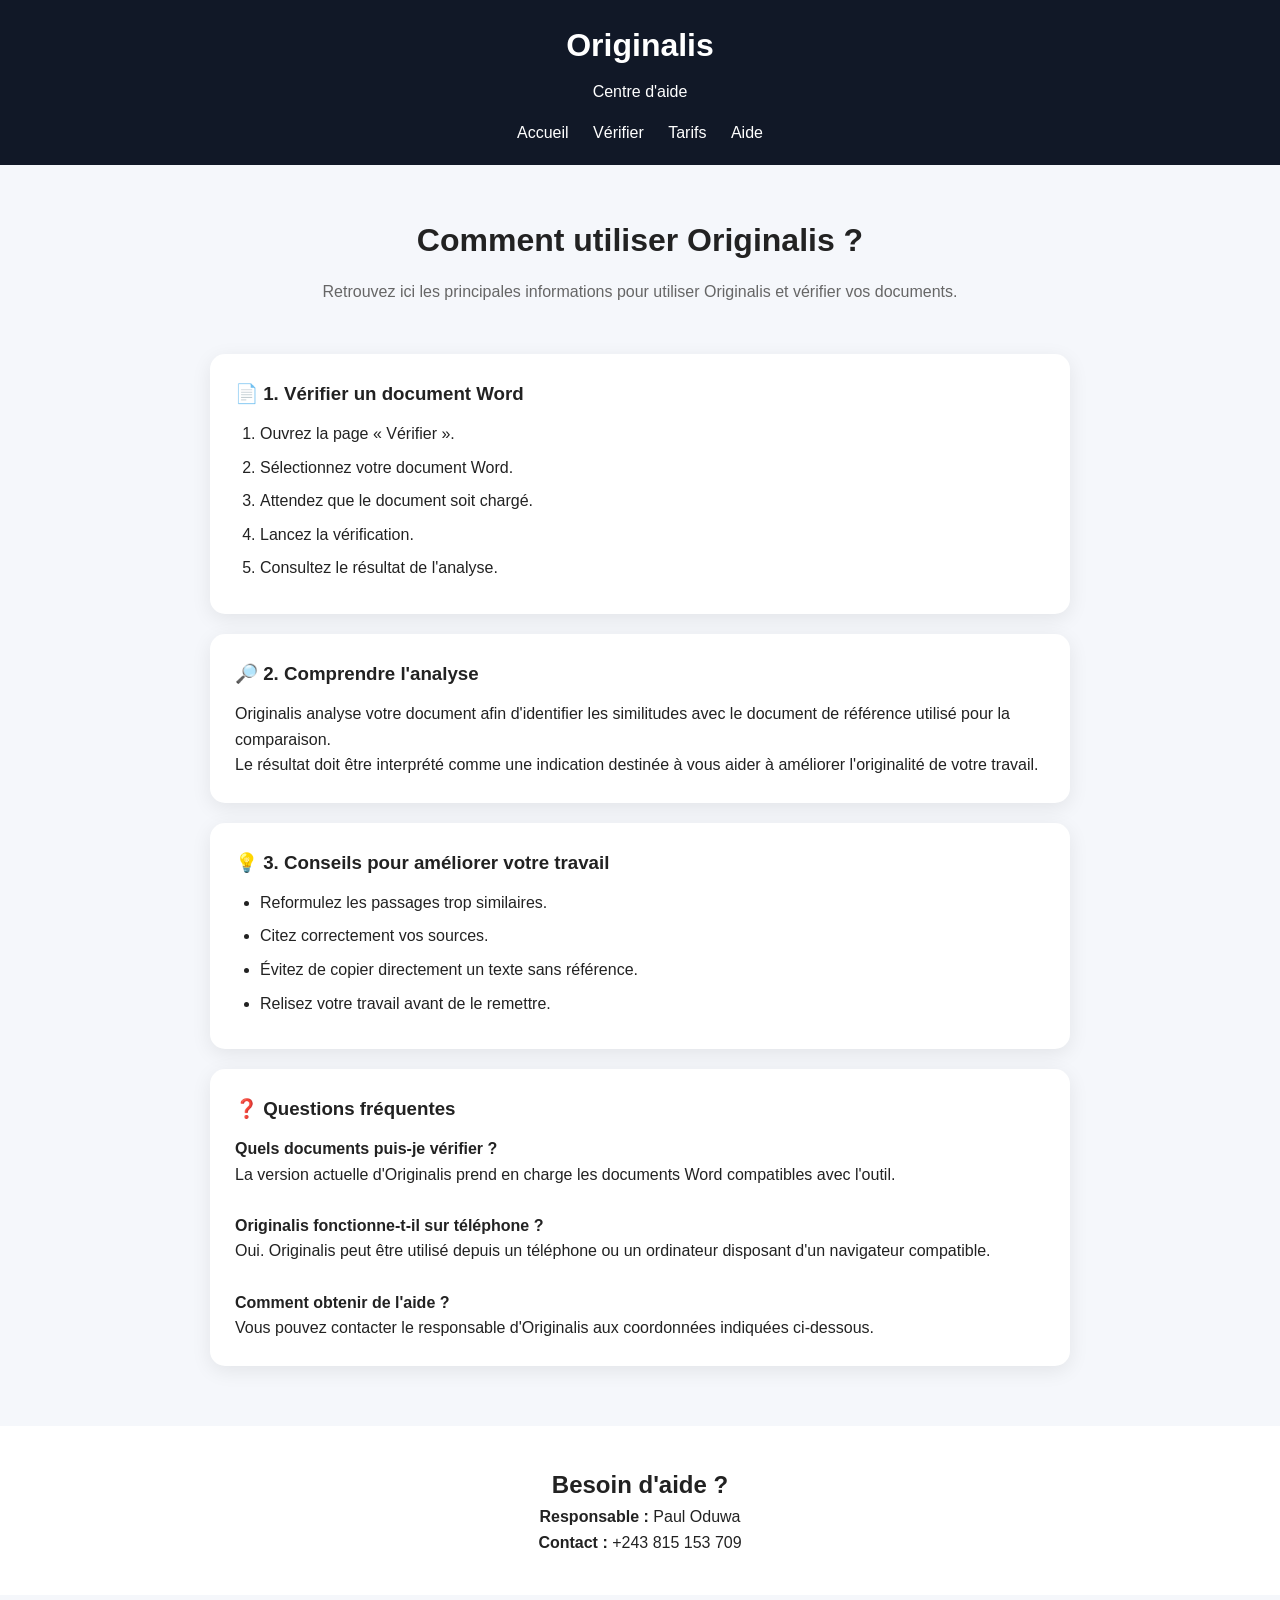
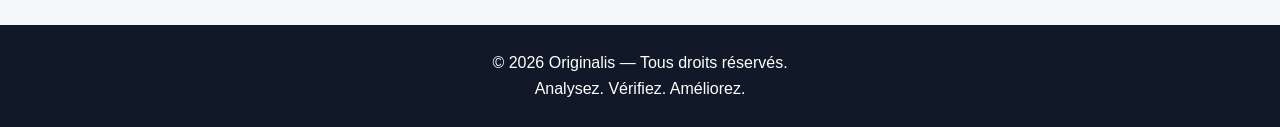
==== aide.html @ 53ea9f65 "Create aide.html" ====
<!DOCTYPE html>
<html lang="fr">
<head>
    <meta charset="UTF-8">
    <meta name="viewport" content="width=device-width, initial-scale=1.0">

    <title>Aide - Originalis</title>

    <style>
        * {
            box-sizing: border-box;
            margin: 0;
            padding: 0;
        }

        body {
            font-family: Arial, sans-serif;
            background: #f5f7fb;
            color: #222;
            line-height: 1.6;
        }

        header {
            background: #111827;
            color: white;
            padding: 20px;
            text-align: center;
        }

        header h1 {
            margin-bottom: 8px;
        }

        nav {
            margin-top: 15px;
        }

        nav a {
            color: white;
            text-decoration: none;
            margin: 0 10px;
        }

        .hero {
            text-align: center;
            padding: 50px 20px 30px;
        }

        .hero h2 {
            font-size: 32px;
            margin-bottom: 12px;
        }

        .hero p {
            color: #666;
            max-width: 700px;
            margin: auto;
        }

        .content {
            max-width: 900px;
            margin: auto;
            padding: 20px;
        }

        .card {
            background: white;
            padding: 25px;
            margin-bottom: 20px;
            border-radius: 15px;
            box-shadow: 0 5px 20px rgba(0,0,0,0.08);
        }

        .card h3 {
            margin-bottom: 12px;
        }

        .card ol,
        .card ul {
            padding-left: 25px;
        }

        .card li {
            margin-bottom: 8px;
        }

        .contact {
            background: white;
            text-align: center;
            padding: 40px 20px;
            margin-top: 20px;
        }

        footer {
            background: #111827;
            color: white;
            text-align: center;
            padding: 25px 15px;
            margin-top: 30px;
        }

        @media (max-width: 700px) {
            .hero h2 {
                font-size: 26px;
            }

            nav a {
                display: inline-block;
                margin: 5px;
            }
        }
    </style>
</head>

<body>

<header>
    <h1>Originalis</h1>
    <p>Centre d'aide</p>

    <nav>
        <a href="index.html">Accueil</a>
        <a href="verifier-word.html">Vérifier</a>
        <a href="tarifs.html">Tarifs</a>
        <a href="aide.html">Aide</a>
    </nav>
</header>

<section class="hero">

    <h2>Comment utiliser Originalis ?</h2>

    <p>
        Retrouvez ici les principales informations pour utiliser
        Originalis et vérifier vos documents.
    </p>

</section>

<main class="content">

    <div class="card">

        <h3>📄 1. Vérifier un document Word</h3>

        <ol>
            <li>Ouvrez la page « Vérifier ».</li>
            <li>Sélectionnez votre document Word.</li>
            <li>Attendez que le document soit chargé.</li>
            <li>Lancez la vérification.</li>
            <li>Consultez le résultat de l'analyse.</li>
        </ol>

    </div>

    <div class="card">

        <h3>🔎 2. Comprendre l'analyse</h3>

        <p>
            Originalis analyse votre document afin d'identifier
            les similitudes avec le document de référence utilisé
            pour la comparaison.
        </p>

        <p>
            Le résultat doit être interprété comme une indication
            destinée à vous aider à améliorer l'originalité de votre travail.
        </p>

    </div>

    <div class="card">

        <h3>💡 3. Conseils pour améliorer votre travail</h3>

        <ul>
            <li>Reformulez les passages trop similaires.</li>
            <li>Citez correctement vos sources.</li>
            <li>Évitez de copier directement un texte sans référence.</li>
            <li>Relisez votre travail avant de le remettre.</li>
        </ul>

    </div>

    <div class="card">

        <h3>❓ Questions fréquentes</h3>

        <p><strong>Quels documents puis-je vérifier ?</strong></p>

        <p>
            La version actuelle d'Originalis prend en charge
            les documents Word compatibles avec l'outil.
        </p>

        <br>

        <p><strong>Originalis fonctionne-t-il sur téléphone ?</strong></p>

        <p>
            Oui. Originalis peut être utilisé depuis un téléphone
            ou un ordinateur disposant d'un navigateur compatible.
        </p>

        <br>

        <p><strong>Comment obtenir de l'aide ?</strong></p>

        <p>
            Vous pouvez contacter le responsable d'Originalis
            aux coordonnées indiquées ci-dessous.
        </p>

    </div>

</main>

<section class="contact">

    <h2>Besoin d'aide ?</h2>

    <p>
        <strong>Responsable :</strong> Paul Oduwa
    </p>

    <p>
        <strong>Contact :</strong> +243 815 153 709
    </p>

</section>

<footer>

    <p>© 2026 Originalis — Tous droits réservés.</p>

    <p>Analysez. Vérifiez. Améliorez.</p>

</footer>

</body>
</html>
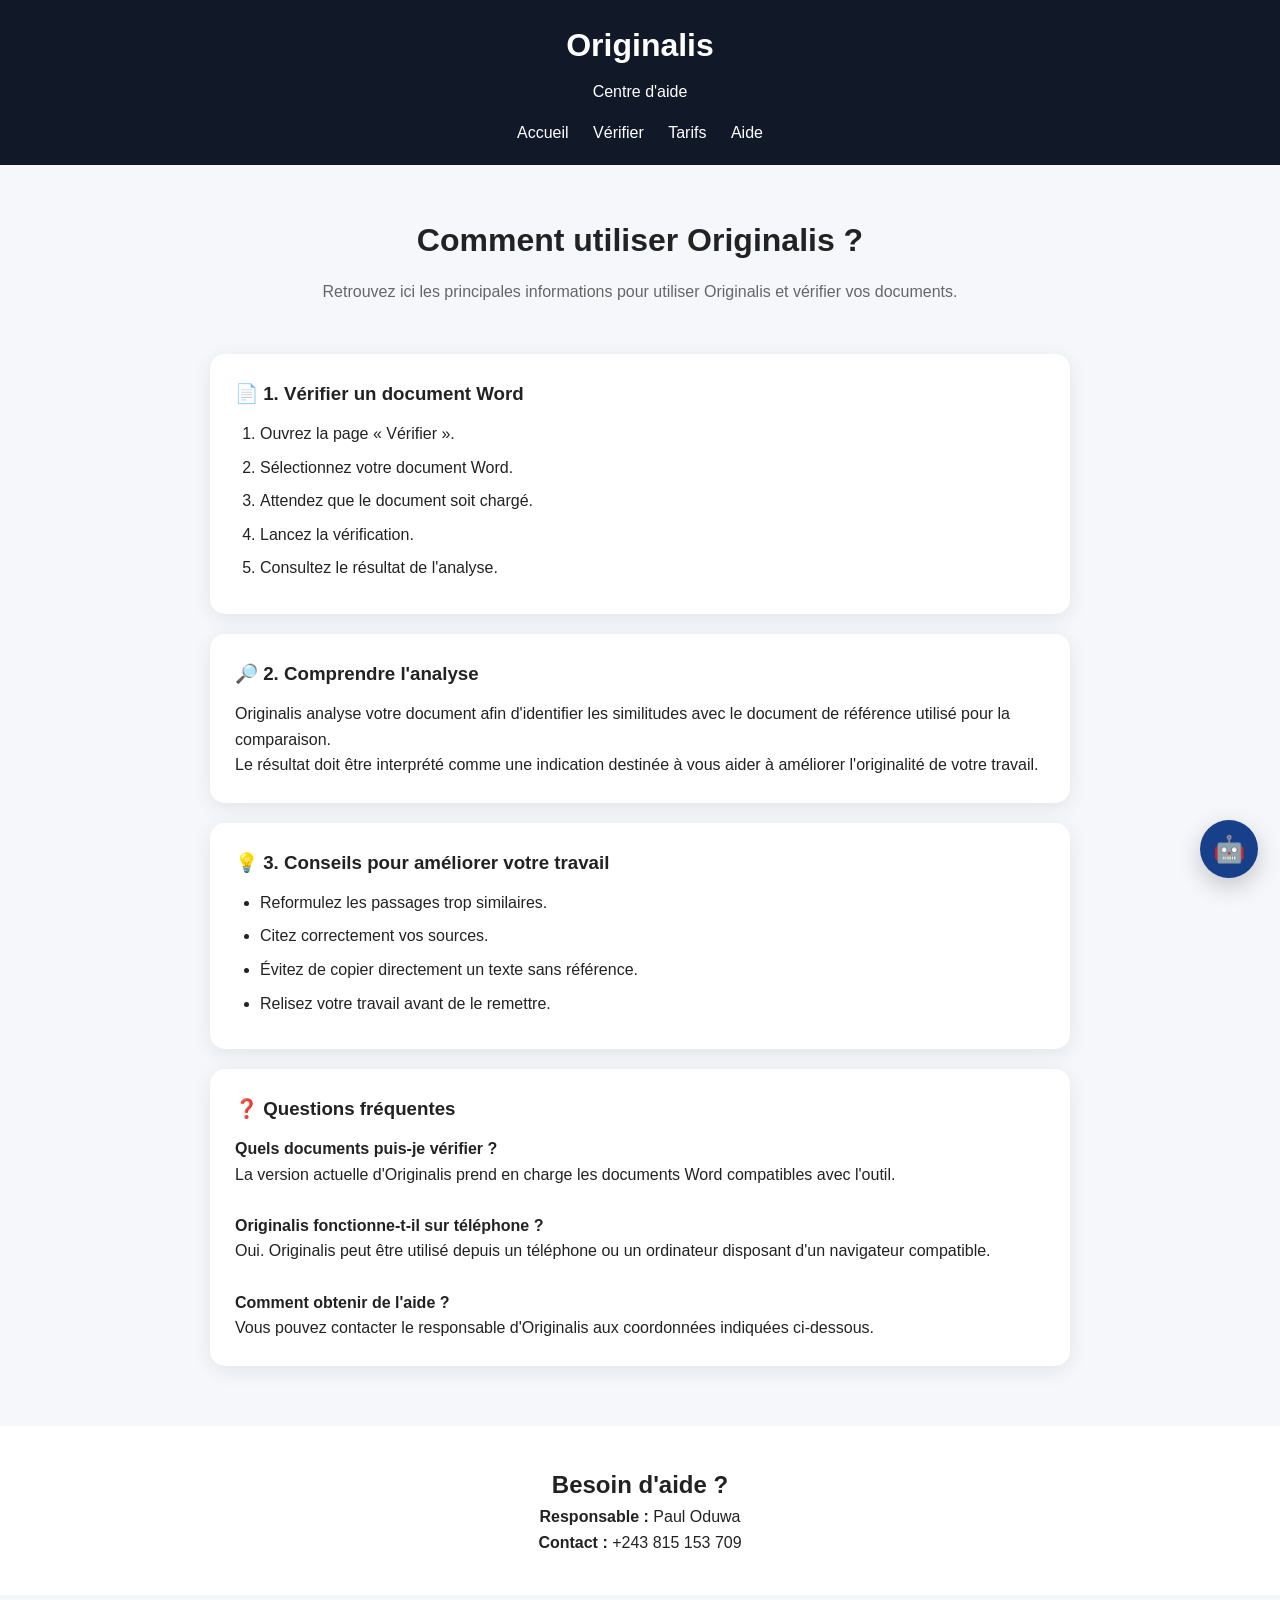
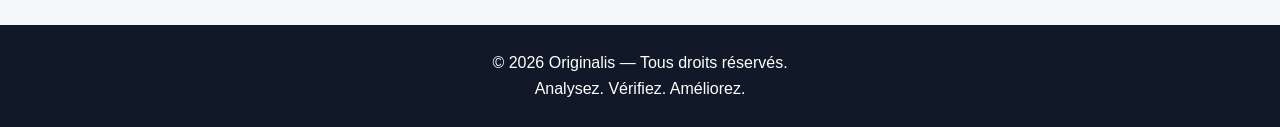
==== commit 3733034b: "Update aide.html" ====
--- a/aide.html
+++ b/aide.html
@@ -237,6 +237,6 @@
     <p>Analysez. Vérifiez. Améliorez.</p>
 
 </footer>
-
+<script src="assistant-ia.js"></script>
 </body>
 </html>
